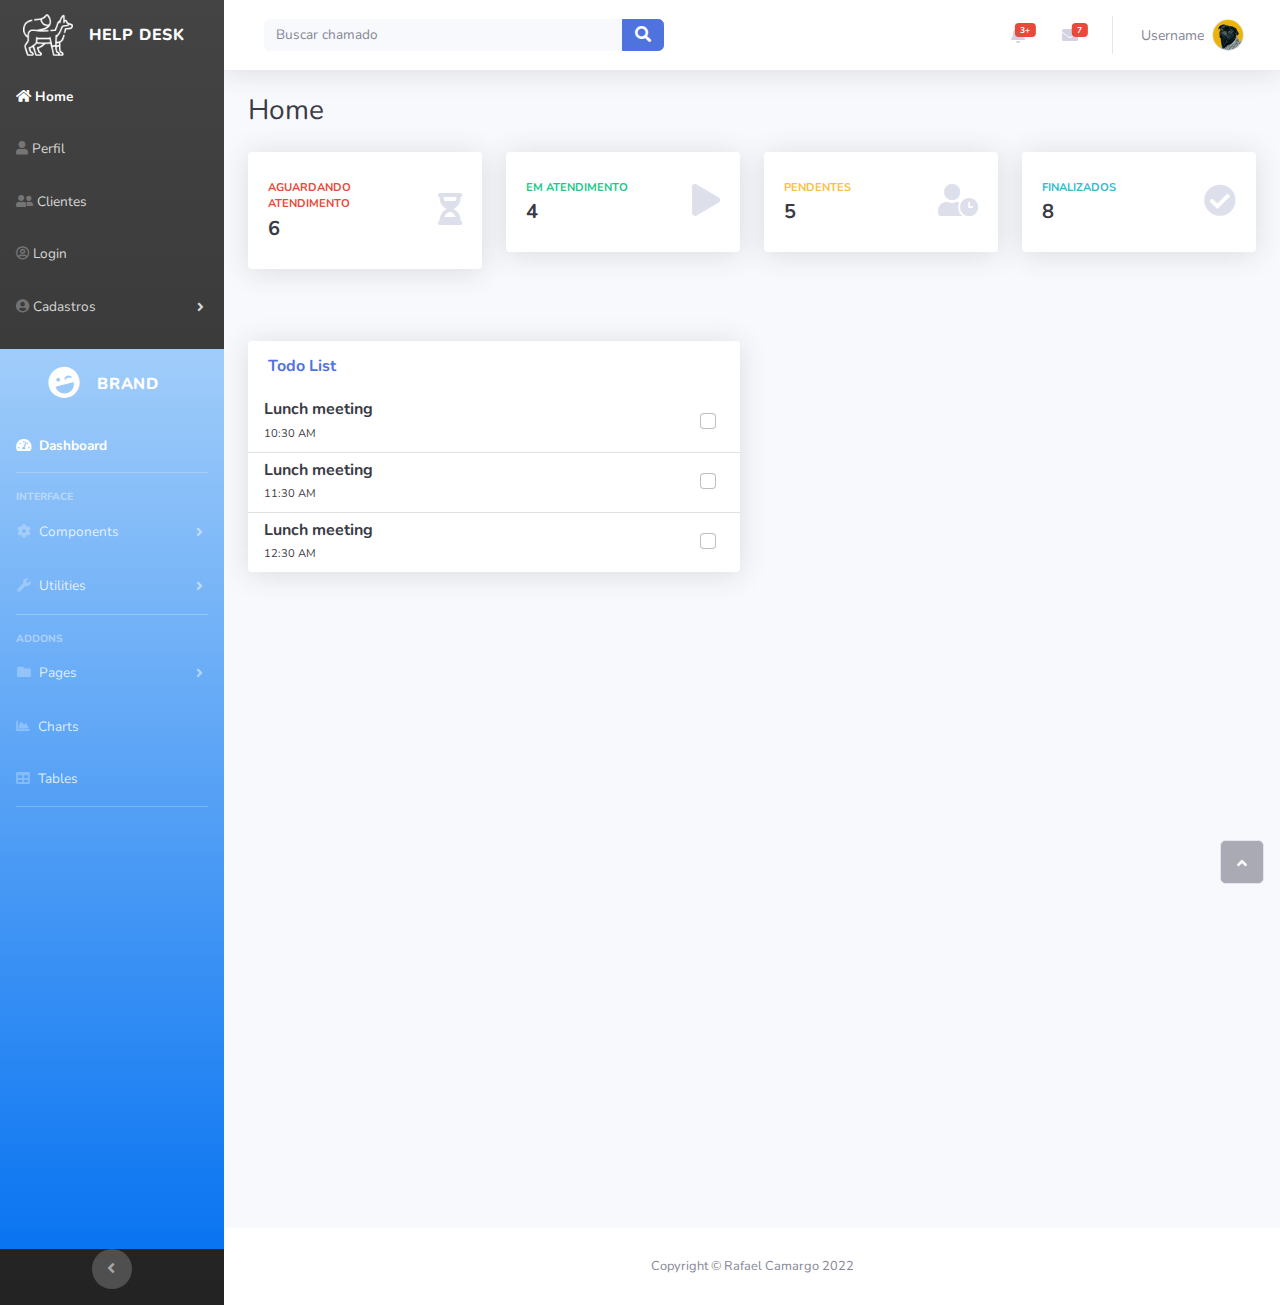
==== src/index.html @ db721e15 "upload template inicial" ====
<!DOCTYPE html>
<html lang="pt-br">

<head>
    <meta charset="utf-8">
    <meta name="viewport" content="width=device-width, initial-scale=1.0, shrink-to-fit=no">
    <title>Dashboard - Brand</title>
    <link rel="stylesheet" href="assets/bootstrap/css/bootstrap.min.css">
    <link rel="stylesheet" href="assets/css/Nunito.css">
    <link rel="stylesheet" href="assets/fonts/fontawesome-all.min.css">
    <link rel="stylesheet" href="assets/css/bg-gradient.css">
    <link rel="stylesheet" href="assets/css/Clients-UI.css">
</head>

<body id="page-top">
    <div id="wrapper">
        <nav class="navbar navbar-dark align-items-start sidebar sidebar-dark accordion bg-gradient p-0">
            <div class="container-fluid d-flex flex-column p-0"><a class="navbar-brand d-flex justify-content-center align-items-center sidebar-brand m-0" href="#">
                    <div class="sidebar-brand-icon"><img src="assets/img/logo/foxIcoB.png" style="width: 50px;"></div>
                    <div class="sidebar-brand-text mx-3"><span>help desk</span></div>
                </a>
                <hr class="sidebar-divider my-0">
                <ul class="navbar-nav text-light" id="accordionSidebar">
                    <li class="nav-item"><a class="nav-link active" href="index.html"><i class="fas fa-home"></i><span>Home</span></a></li>
                    <li class="nav-item"><a class="nav-link" href="profile.html"><i class="fas fa-user"></i><span>Perfil</span></a></li>
                    <li class="nav-item"><a class="nav-link" href="clientes.html"><i class="fas fa-user-friends"></i><span>Clientes</span></a></li>
                    <li class="nav-item"><a class="nav-link" href="login.html"><i class="far fa-user-circle"></i><span>Login</span></a></li>
                    <li class="nav-item"></li>
                    <li class="nav-item dropdown"><a class="dropdown-toggle nav-link" aria-expanded="false" data-bs-toggle="dropdown" href="#"><i class="fas fa-user-circle"></i><span>Cadastros</span></a>
                        <div class="dropdown-menu"><a class="dropdown-item" href="clientes.html"><i class="fas fa-user-friends"></i><span>&nbsp;Clientes</span></a><a class="dropdown-item" href="#"><i class="fas fa-user-cog"></i><span>&nbsp;Usuários</span></a><a class="dropdown-item" href="#"><i class="far fa-star"></i></a></div>
                    </li>
                </ul>
                <nav class="navbar navbar-dark align-items-start sidebar sidebar-dark accordion bg-gradient-primary p-0">
                    <div class="container-fluid d-flex flex-column p-0"><a class="navbar-brand d-flex justify-content-center align-items-center sidebar-brand m-0" href="#">
                            <div class="sidebar-brand-icon rotate-n-15"><i class="fas fa-laugh-wink"></i></div>
                            <div class="sidebar-brand-text mx-3"><span>BRAND</span></div>
                        </a>
                        <hr class="sidebar-divider my-0">
                        <ul class="navbar-nav text-light" id="accordionSidebar-1">
                            <li class="nav-item"><a class="nav-link active" href="index.html"><i class="fas fa-tachometer-alt"></i><span>&nbsp;Dashboard</span></a></li>
                            <hr class="sidebar-divider">
                            <div class="sidebar-heading">
                                <p class="mb-0">INTERFACE</p>
                            </div>
                            <li class="nav-item">
                                <div><a class="btn btn-link nav-link" data-bs-toggle="collapse" aria-expanded="false" aria-controls="collapse-1" href="#collapse-1" role="button"><i class="fas fa-cog"></i>&nbsp;<span>Components</span></a>
                                    <div class="collapse" id="collapse-1">
                                        <div class="bg-white border rounded py-2 collapse-inner">
                                            <h6 class="collapse-header">CUSTOM COMPONENTS:</h6><a class="collapse-item" href="buttons.html">Buttons</a><a class="collapse-item" href="cards.html">Cards</a>
                                        </div>
                                    </div>
                                </div>
                            </li>
                            <li class="nav-item">
                                <div><a class="btn btn-link nav-link" data-bs-toggle="collapse" aria-expanded="false" aria-controls="collapse-2" href="#collapse-2" role="button"><i class="fas fa-wrench"></i>&nbsp;<span>Utilities</span></a>
                                    <div class="collapse" id="collapse-2">
                                        <div class="bg-white border rounded py-2 collapse-inner">
                                            <h6 class="collapse-header">CUSTOM UTILITIES:</h6><a class="collapse-item" href="utilities-color.html">Colors</a><a class="collapse-item" href="utilities-border.html">Borders</a><a class="collapse-item" href="utilities-animation.html">Animations</a><a class="collapse-item" href="utilities-other.html">Other</a>
                                        </div>
                                    </div>
                                </div>
                            </li>
                            <hr class="sidebar-divider">
                            <div class="sidebar-heading">
                                <p class="mb-0">Addons</p>
                            </div>
                            <li class="nav-item">
                                <div><a class="btn btn-link nav-link" data-bs-toggle="collapse" aria-expanded="false" aria-controls="collapse-3" href="#collapse-3" role="button"><i class="fas fa-folder"></i>&nbsp;<span>Pages</span></a>
                                    <div class="collapse" id="collapse-3">
                                        <div class="bg-white border rounded py-2 collapse-inner">
                                            <h6 class="collapse-header">LOGIN SCREENS:</h6><a class="collapse-item" href="login.html">Login</a><a class="collapse-item" href="register.html">Register</a><a class="collapse-item" href="forgot-password.html">Forgot Password</a>
                                            <h6 class="collapse-header">OTHER PAGES:</h6><a class="collapse-item" href="404.html">404 Page</a><a class="collapse-item" href="blank.html">Blank Page</a>
                                        </div>
                                    </div>
                                </div>
                                <div id="collapsePages" class="collapse" aria-labelledby="headingTwo" aria-controls="collapsePages" data-bs-parent="#accordionSidebar">
                                    <div class="bg-white border rounded py-2 collapse-inner">
                                        <h6 class="collapse-header">LOGIN SCREENS:</h6><a class="collapse-item" href="#">Login</a><a class="collapse-item" href="#">Register</a><a class="collapse-item" href="#">Forgot Password</a>
                                        <h6 class="collapse-header">OTHER PAGES:</h6><a class="collapse-item" href="#">404 Page</a><a class="collapse-item" href="#">Blank Page</a>
                                    </div>
                                </div>
                            </li>
                            <li class="nav-item"><a class="nav-link" href="charts.html"><i class="fas fa-chart-area"></i><span>&nbsp;Charts</span></a></li>
                            <li class="nav-item"><a class="nav-link" href="tables.html"><i class="fas fa-table"></i><span>&nbsp;Tables</span></a></li>
                            <hr class="sidebar-divider">
                        </ul>
                        <div class="text-center d-none d-md-inline"><button class="btn rounded-circle border-0" id="sidebarToggle-1" type="button"></button></div>
                    </div>
                </nav>
                <div class="text-center d-none d-md-inline"><button class="btn rounded-circle border-0" id="sidebarToggle" type="button"></button></div>
            </div>
        </nav>
        <div class="d-flex flex-column" id="content-wrapper">
            <div id="content">
                <nav class="navbar navbar-light navbar-expand bg-white shadow mb-4 topbar static-top">
                    <div class="container-fluid"><button class="btn btn-link d-md-none rounded-circle me-3" id="sidebarToggleTop" type="button"><i class="fas fa-bars"></i></button>
                        <form class="d-none d-sm-inline-block me-auto ms-md-3 my-2 my-md-0 mw-100 navbar-search">
                            <div class="input-group"><input class="bg-light form-control border-0 small" type="text" placeholder="Buscar chamado"><button class="btn btn-primary py-0" type="button"><i class="fas fa-search"></i></button></div>
                        </form>
                        <ul class="navbar-nav flex-nowrap ms-auto">
                            <li class="nav-item dropdown d-sm-none no-arrow"><a class="dropdown-toggle nav-link" aria-expanded="false" data-bs-toggle="dropdown" href="#"><i class="fas fa-search"></i></a>
                                <div class="dropdown-menu dropdown-menu-end p-3 animated--grow-in" aria-labelledby="searchDropdown">
                                    <form class="me-auto navbar-search w-100">
                                        <div class="input-group"><input class="bg-light form-control border-0 small" type="text" placeholder="Search for ...">
                                            <div class="input-group-append"><button class="btn btn-primary py-0" type="button"><i class="fas fa-search"></i></button></div>
                                        </div>
                                    </form>
                                </div>
                            </li>
                            <li class="nav-item dropdown no-arrow mx-1">
                                <div class="nav-item dropdown no-arrow"><a class="dropdown-toggle nav-link" aria-expanded="false" data-bs-toggle="dropdown" href="#"><span class="badge bg-danger badge-counter">3+</span><i class="fas fa-bell fa-fw"></i></a>
                                    <div class="dropdown-menu dropdown-menu-end dropdown-list animated--grow-in">
                                        <h6 class="dropdown-header">alerts center</h6><a class="dropdown-item d-flex align-items-center" href="#">
                                            <div class="me-3">
                                                <div class="bg-primary icon-circle"><i class="fas fa-file-alt text-white"></i></div>
                                            </div>
                                            <div><span class="small text-gray-500">December 12, 2019</span>
                                                <p>A new monthly report is ready to download!</p>
                                            </div>
                                        </a><a class="dropdown-item d-flex align-items-center" href="#">
                                            <div class="me-3">
                                                <div class="bg-success icon-circle"><i class="fas fa-donate text-white"></i></div>
                                            </div>
                                            <div><span class="small text-gray-500">December 7, 2019</span>
                                                <p>$290.29 has been deposited into your account!</p>
                                            </div>
                                        </a><a class="dropdown-item d-flex align-items-center" href="#">
                                            <div class="me-3">
                                                <div class="bg-warning icon-circle"><i class="fas fa-exclamation-triangle text-white"></i></div>
                                            </div>
                                            <div><span class="small text-gray-500">December 2, 2019</span>
                                                <p>Spending Alert: We've noticed unusually high spending for your account.</p>
                                            </div>
                                        </a><a class="dropdown-item text-center small text-gray-500" href="#">Show All Alerts</a>
                                    </div>
                                </div>
                            </li>
                            <li class="nav-item dropdown no-arrow mx-1">
                                <div class="nav-item dropdown no-arrow"><a class="dropdown-toggle nav-link" aria-expanded="false" data-bs-toggle="dropdown" href="#"><span class="badge bg-danger badge-counter">7</span><i class="fas fa-envelope fa-fw"></i></a>
                                    <div class="dropdown-menu dropdown-menu-end dropdown-list animated--grow-in">
                                        <h6 class="dropdown-header">alerts center</h6><a class="dropdown-item d-flex align-items-center" href="#">
                                            <div class="dropdown-list-image me-3"><img class="rounded-circle" src="assets/img/avatars/avatar4.jpeg">
                                                <div class="bg-success status-indicator"></div>
                                            </div>
                                            <div class="fw-bold">
                                                <div class="text-truncate"><span>Hi there! I am wondering if you can help me with a problem I've been having.</span></div>
                                                <p class="small text-gray-500 mb-0">Emily Fowler - 58m</p>
                                            </div>
                                        </a><a class="dropdown-item d-flex align-items-center" href="#">
                                            <div class="dropdown-list-image me-3"><img class="rounded-circle" src="assets/img/avatars/avatar2.jpeg">
                                                <div class="status-indicator"></div>
                                            </div>
                                            <div class="fw-bold">
                                                <div class="text-truncate"><span>I have the photos that you ordered last month!</span></div>
                                                <p class="small text-gray-500 mb-0">Jae Chun - 1d</p>
                                            </div>
                                        </a><a class="dropdown-item d-flex align-items-center" href="#">
                                            <div class="dropdown-list-image me-3"><img class="rounded-circle" src="assets/img/avatars/avatar3.jpeg">
                                                <div class="bg-warning status-indicator"></div>
                                            </div>
                                            <div class="fw-bold">
                                                <div class="text-truncate"><span>Last month's report looks great, I am very happy with the progress so far, keep up the good work!</span></div>
                                                <p class="small text-gray-500 mb-0">Morgan Alvarez - 2d</p>
                                            </div>
                                        </a><a class="dropdown-item d-flex align-items-center" href="#">
                                            <div class="dropdown-list-image me-3"><img class="rounded-circle" src="assets/img/avatars/avatar5.jpeg">
                                                <div class="bg-success status-indicator"></div>
                                            </div>
                                            <div class="fw-bold">
                                                <div class="text-truncate"><span>Am I a good boy? The reason I ask is because someone told me that people say this to all dogs, even if they aren't good...</span></div>
                                                <p class="small text-gray-500 mb-0">Chicken the Dog · 2w</p>
                                            </div>
                                        </a><a class="dropdown-item text-center small text-gray-500" href="#">Show All Alerts</a>
                                    </div>
                                </div>
                                <div class="shadow dropdown-list dropdown-menu dropdown-menu-end" aria-labelledby="alertsDropdown"></div>
                            </li>
                            <div class="d-none d-sm-block topbar-divider"></div>
                            <li class="nav-item dropdown no-arrow">
                                <div class="nav-item dropdown no-arrow"><a class="dropdown-toggle nav-link" aria-expanded="false" data-bs-toggle="dropdown" href="#"><span class="d-none d-lg-inline me-2 text-gray-600 small">Username</span><img class="border rounded-circle img-profile" src="assets/img/avatars/avatar5.jpeg"></a>
                                    <div class="dropdown-menu shadow dropdown-menu-end animated--grow-in"><a class="dropdown-item" href="profile.html"><i class="fas fa-user fa-sm fa-fw me-2 text-gray-400"></i>&nbsp;Perfil</a><a class="dropdown-item" href="#"><i class="fas fa-cogs fa-sm fa-fw me-2 text-gray-400"></i>&nbsp;Configurações</a>
                                        <div class="dropdown-divider"></div><a class="dropdown-item" href="#"><i class="fas fa-sign-out-alt fa-sm fa-fw me-2 text-gray-400"></i>&nbsp;Logout</a>
                                    </div>
                                </div>
                            </li>
                        </ul>
                    </div>
                </nav>
                <div class="container-fluid">
                    <div class="d-sm-flex justify-content-between align-items-center mb-4">
                        <h3 class="text-dark mb-0">Home&nbsp;</h3>
                    </div>
                    <div class="row">
                        <div class="col-md-6 col-xl-3 mb-4">
                            <div class="card shadow border-start-primary py-2">
                                <div class="card-body">
                                    <div class="row align-items-center no-gutters">
                                        <div class="col me-2">
                                            <div class="text-uppercase text-danger fw-bold text-xs mb-1"><span>Aguardando Atendimento</span></div>
                                            <div class="text-dark fw-bold h5 mb-0"><span>6</span></div>
                                        </div>
                                        <div class="col-auto"><i class="fas fa-hourglass-half fa-2x text-gray-300"></i></div>
                                    </div>
                                </div>
                            </div>
                        </div>
                        <div class="col-md-6 col-xl-3 mb-4">
                            <div class="card shadow border-start-primary py-2">
                                <div class="card-body">
                                    <div class="row align-items-center no-gutters">
                                        <div class="col me-2">
                                            <div class="text-uppercase text-success fw-bold text-xs mb-1"><span>Em atendimento</span></div>
                                            <div class="text-dark fw-bold h5 mb-0"><span>4</span></div>
                                        </div>
                                        <div class="col-auto"><i class="fas fa-play fa-2x text-gray-300"></i></div>
                                    </div>
                                </div>
                            </div>
                        </div>
                        <div class="col-md-6 col-xl-3 mb-4">
                            <div class="card shadow border-start-primary py-2">
                                <div class="card-body">
                                    <div class="row align-items-center no-gutters">
                                        <div class="col me-2">
                                            <div class="text-uppercase text-warning fw-bold text-xs mb-1"><span>Pendentes</span></div>
                                            <div class="row g-0 align-items-center">
                                                <div class="col-auto">
                                                    <div class="text-dark fw-bold h5 mb-0"><span>5</span></div>
                                                </div>
                                            </div>
                                        </div>
                                        <div class="col-auto"><i class="fas fa-user-clock fa-2x text-gray-300"></i></div>
                                    </div>
                                </div>
                            </div>
                        </div>
                        <div class="col-md-6 col-xl-3 mb-4">
                            <div class="card shadow border-start-primary py-2">
                                <div class="card-body">
                                    <div class="row align-items-center no-gutters">
                                        <div class="col me-2">
                                            <div class="text-uppercase text-warning fw-bold text-xs mb-1"><span class="text-info">finalizados</span></div>
                                            <div class="text-dark fw-bold h5 mb-0"><span>8</span></div>
                                        </div>
                                        <div class="col-auto"><i class="fas fa-check-circle fa-2x text-gray-300"></i></div>
                                    </div>
                                </div>
                            </div>
                        </div>
                    </div>
                    <div class="row">
                        <div class="col-lg-6 mb-4">
                            <div class="card shadow mb-4"></div>
                            <div class="card shadow mb-4">
                                <div class="card-header py-3">
                                    <h6 class="text-primary fw-bold m-0">Todo List</h6>
                                </div>
                                <ul class="list-group list-group-flush">
                                    <li class="list-group-item">
                                        <div class="row align-items-center no-gutters">
                                            <div class="col me-2">
                                                <h6 class="mb-0"><strong>Lunch meeting</strong></h6><span class="text-xs">10:30 AM</span>
                                            </div>
                                            <div class="col-auto">
                                                <div class="form-check"><input class="form-check-input" type="checkbox" id="formCheck-1"><label class="form-check-label" for="formCheck-1"></label></div>
                                            </div>
                                        </div>
                                    </li>
                                    <li class="list-group-item">
                                        <div class="row align-items-center no-gutters">
                                            <div class="col me-2">
                                                <h6 class="mb-0"><strong>Lunch meeting</strong></h6><span class="text-xs">11:30 AM</span>
                                            </div>
                                            <div class="col-auto">
                                                <div class="form-check"><input class="form-check-input" type="checkbox" id="formCheck-2"><label class="form-check-label" for="formCheck-2"></label></div>
                                            </div>
                                        </div>
                                    </li>
                                    <li class="list-group-item">
                                        <div class="row align-items-center no-gutters">
                                            <div class="col me-2">
                                                <h6 class="mb-0"><strong>Lunch meeting</strong></h6><span class="text-xs">12:30 AM</span>
                                            </div>
                                            <div class="col-auto">
                                                <div class="form-check"><input class="form-check-input" type="checkbox" id="formCheck-3"><label class="form-check-label" for="formCheck-3"></label></div>
                                            </div>
                                        </div>
                                    </li>
                                </ul>
                            </div>
                        </div>
                        <div class="col">
                            <div class="row">
                                <div class="col"></div>
                            </div>
                        </div>
                    </div>
                </div>
            </div>
            <footer class="bg-white sticky-footer">
                <div class="container my-auto">
                    <div class="text-center my-auto copyright"><span>Copyright © Rafael Camargo 2022</span></div>
                </div>
            </footer>
        </div><a class="border rounded d-inline scroll-to-top" href="#page-top"><i class="fas fa-angle-up"></i></a>
    </div>
    <script src="assets/bootstrap/js/bootstrap.min.js"></script>
    <script src="assets/js/bs-init.js"></script>
    <script src="assets/js/theme.js"></script>
</body>

</html>
---- src/assets/css/Nunito.css ----
@font-face {
	font-family: 'Nunito';
	src: url(../../assets/fonts//s/nunito/v24/XRXX3I6Li01BKofIMNaORs71cA.woff2) format('woff2');
	font-weight: 200;
	font-style: italic;
	font-display: swap;
	unicode-range: U+0460-052F, U+1C80-1C88, U+20B4, U+2DE0-2DFF, U+A640-A69F, U+FE2E-FE2F;
}

@font-face {
	font-family: 'Nunito';
	src: url(../../assets/fonts//s/nunito/v24/XRXX3I6Li01BKofIMNaHRs71cA.woff2) format('woff2');
	font-weight: 200;
	font-style: italic;
	font-display: swap;
	unicode-range: U+0301, U+0400-045F, U+0490-0491, U+04B0-04B1, U+2116;
}

@font-face {
	font-family: 'Nunito';
	src: url(../../assets/fonts//s/nunito/v24/XRXX3I6Li01BKofIMNaMRs71cA.woff2) format('woff2');
	font-weight: 200;
	font-style: italic;
	font-display: swap;
	unicode-range: U+0102-0103, U+0110-0111, U+0128-0129, U+0168-0169, U+01A0-01A1, U+01AF-01B0, U+1EA0-1EF9, U+20AB;
}

@font-face {
	font-family: 'Nunito';
	src: url(../../assets/fonts//s/nunito/v24/XRXX3I6Li01BKofIMNaNRs71cA.woff2) format('woff2');
	font-weight: 200;
	font-style: italic;
	font-display: swap;
	unicode-range: U+0100-024F, U+0259, U+1E00-1EFF, U+2020, U+20A0-20AB, U+20AD-20CF, U+2113, U+2C60-2C7F, U+A720-A7FF;
}

@font-face {
	font-family: 'Nunito';
	src: url(../../assets/fonts//s/nunito/v24/XRXX3I6Li01BKofIMNaDRs4.woff2) format('woff2');
	font-weight: 200;
	font-style: italic;
	font-display: swap;
	unicode-range: U+0000-00FF, U+0131, U+0152-0153, U+02BB-02BC, U+02C6, U+02DA, U+02DC, U+2000-206F, U+2074, U+20AC, U+2122, U+2191, U+2193, U+2212, U+2215, U+FEFF, U+FFFD;
}

@font-face {
	font-family: 'Nunito';
	src: url(../../assets/fonts//s/nunito/v24/XRXX3I6Li01BKofIMNaORs71cA.woff2) format('woff2');
	font-weight: 300;
	font-style: italic;
	font-display: swap;
	unicode-range: U+0460-052F, U+1C80-1C88, U+20B4, U+2DE0-2DFF, U+A640-A69F, U+FE2E-FE2F;
}

@font-face {
	font-family: 'Nunito';
	src: url(../../assets/fonts//s/nunito/v24/XRXX3I6Li01BKofIMNaHRs71cA.woff2) format('woff2');
	font-weight: 300;
	font-style: italic;
	font-display: swap;
	unicode-range: U+0301, U+0400-045F, U+0490-0491, U+04B0-04B1, U+2116;
}

@font-face {
	font-family: 'Nunito';
	src: url(../../assets/fonts//s/nunito/v24/XRXX3I6Li01BKofIMNaMRs71cA.woff2) format('woff2');
	font-weight: 300;
	font-style: italic;
	font-display: swap;
	unicode-range: U+0102-0103, U+0110-0111, U+0128-0129, U+0168-0169, U+01A0-01A1, U+01AF-01B0, U+1EA0-1EF9, U+20AB;
}

@font-face {
	font-family: 'Nunito';
	src: url(../../assets/fonts//s/nunito/v24/XRXX3I6Li01BKofIMNaNRs71cA.woff2) format('woff2');
	font-weight: 300;
	font-style: italic;
	font-display: swap;
	unicode-range: U+0100-024F, U+0259, U+1E00-1EFF, U+2020, U+20A0-20AB, U+20AD-20CF, U+2113, U+2C60-2C7F, U+A720-A7FF;
}

@font-face {
	font-family: 'Nunito';
	src: url(../../assets/fonts//s/nunito/v24/XRXX3I6Li01BKofIMNaDRs4.woff2) format('woff2');
	font-weight: 300;
	font-style: italic;
	font-display: swap;
	unicode-range: U+0000-00FF, U+0131, U+0152-0153, U+02BB-02BC, U+02C6, U+02DA, U+02DC, U+2000-206F, U+2074, U+20AC, U+2122, U+2191, U+2193, U+2212, U+2215, U+FEFF, U+FFFD;
}

@font-face {
	font-family: 'Nunito';
	src: url(../../assets/fonts//s/nunito/v24/XRXX3I6Li01BKofIMNaORs71cA.woff2) format('woff2');
	font-weight: 400;
	font-style: italic;
	font-display: swap;
	unicode-range: U+0460-052F, U+1C80-1C88, U+20B4, U+2DE0-2DFF, U+A640-A69F, U+FE2E-FE2F;
}

@font-face {
	font-family: 'Nunito';
	src: url(../../assets/fonts//s/nunito/v24/XRXX3I6Li01BKofIMNaHRs71cA.woff2) format('woff2');
	font-weight: 400;
	font-style: italic;
	font-display: swap;
	unicode-range: U+0301, U+0400-045F, U+0490-0491, U+04B0-04B1, U+2116;
}

@font-face {
	font-family: 'Nunito';
	src: url(../../assets/fonts//s/nunito/v24/XRXX3I6Li01BKofIMNaMRs71cA.woff2) format('woff2');
	font-weight: 400;
	font-style: italic;
	font-display: swap;
	unicode-range: U+0102-0103, U+0110-0111, U+0128-0129, U+0168-0169, U+01A0-01A1, U+01AF-01B0, U+1EA0-1EF9, U+20AB;
}

@font-face {
	font-family: 'Nunito';
	src: url(../../assets/fonts//s/nunito/v24/XRXX3I6Li01BKofIMNaNRs71cA.woff2) format('woff2');
	font-weight: 400;
	font-style: italic;
	font-display: swap;
	unicode-range: U+0100-024F, U+0259, U+1E00-1EFF, U+2020, U+20A0-20AB, U+20AD-20CF, U+2113, U+2C60-2C7F, U+A720-A7FF;
}

@font-face {
	font-family: 'Nunito';
	src: url(../../assets/fonts//s/nunito/v24/XRXX3I6Li01BKofIMNaDRs4.woff2) format('woff2');
	font-weight: 400;
	font-style: italic;
	font-display: swap;
	unicode-range: U+0000-00FF, U+0131, U+0152-0153, U+02BB-02BC, U+02C6, U+02DA, U+02DC, U+2000-206F, U+2074, U+20AC, U+2122, U+2191, U+2193, U+2212, U+2215, U+FEFF, U+FFFD;
}

@font-face {
	font-family: 'Nunito';
	src: url(../../assets/fonts//s/nunito/v24/XRXX3I6Li01BKofIMNaORs71cA.woff2) format('woff2');
	font-weight: 600;
	font-style: italic;
	font-display: swap;
	unicode-range: U+0460-052F, U+1C80-1C88, U+20B4, U+2DE0-2DFF, U+A640-A69F, U+FE2E-FE2F;
}

@font-face {
	font-family: 'Nunito';
	src: url(../../assets/fonts//s/nunito/v24/XRXX3I6Li01BKofIMNaHRs71cA.woff2) format('woff2');
	font-weight: 600;
	font-style: italic;
	font-display: swap;
	unicode-range: U+0301, U+0400-045F, U+0490-0491, U+04B0-04B1, U+2116;
}

@font-face {
	font-family: 'Nunito';
	src: url(../../assets/fonts//s/nunito/v24/XRXX3I6Li01BKofIMNaMRs71cA.woff2) format('woff2');
	font-weight: 600;
	font-style: italic;
	font-display: swap;
	unicode-range: U+0102-0103, U+0110-0111, U+0128-0129, U+0168-0169, U+01A0-01A1, U+01AF-01B0, U+1EA0-1EF9, U+20AB;
}

@font-face {
	font-family: 'Nunito';
	src: url(../../assets/fonts//s/nunito/v24/XRXX3I6Li01BKofIMNaNRs71cA.woff2) format('woff2');
	font-weight: 600;
	font-style: italic;
	font-display: swap;
	unicode-range: U+0100-024F, U+0259, U+1E00-1EFF, U+2020, U+20A0-20AB, U+20AD-20CF, U+2113, U+2C60-2C7F, U+A720-A7FF;
}

@font-face {
	font-family: 'Nunito';
	src: url(../../assets/fonts//s/nunito/v24/XRXX3I6Li01BKofIMNaDRs4.woff2) format('woff2');
	font-weight: 600;
	font-style: italic;
	font-display: swap;
	unicode-range: U+0000-00FF, U+0131, U+0152-0153, U+02BB-02BC, U+02C6, U+02DA, U+02DC, U+2000-206F, U+2074, U+20AC, U+2122, U+2191, U+2193, U+2212, U+2215, U+FEFF, U+FFFD;
}

@font-face {
	font-family: 'Nunito';
	src: url(../../assets/fonts//s/nunito/v24/XRXX3I6Li01BKofIMNaORs71cA.woff2) format('woff2');
	font-weight: 700;
	font-style: italic;
	font-display: swap;
	unicode-range: U+0460-052F, U+1C80-1C88, U+20B4, U+2DE0-2DFF, U+A640-A69F, U+FE2E-FE2F;
}

@font-face {
	font-family: 'Nunito';
	src: url(../../assets/fonts//s/nunito/v24/XRXX3I6Li01BKofIMNaHRs71cA.woff2) format('woff2');
	font-weight: 700;
	font-style: italic;
	font-display: swap;
	unicode-range: U+0301, U+0400-045F, U+0490-0491, U+04B0-04B1, U+2116;
}

@font-face {
	font-family: 'Nunito';
	src: url(../../assets/fonts//s/nunito/v24/XRXX3I6Li01BKofIMNaMRs71cA.woff2) format('woff2');
	font-weight: 700;
	font-style: italic;
	font-display: swap;
	unicode-range: U+0102-0103, U+0110-0111, U+0128-0129, U+0168-0169, U+01A0-01A1, U+01AF-01B0, U+1EA0-1EF9, U+20AB;
}

@font-face {
	font-family: 'Nunito';
	src: url(../../assets/fonts//s/nunito/v24/XRXX3I6Li01BKofIMNaNRs71cA.woff2) format('woff2');
	font-weight: 700;
	font-style: italic;
	font-display: swap;
	unicode-range: U+0100-024F, U+0259, U+1E00-1EFF, U+2020, U+20A0-20AB, U+20AD-20CF, U+2113, U+2C60-2C7F, U+A720-A7FF;
}

@font-face {
	font-family: 'Nunito';
	src: url(../../assets/fonts//s/nunito/v24/XRXX3I6Li01BKofIMNaDRs4.woff2) format('woff2');
	font-weight: 700;
	font-style: italic;
	font-display: swap;
	unicode-range: U+0000-00FF, U+0131, U+0152-0153, U+02BB-02BC, U+02C6, U+02DA, U+02DC, U+2000-206F, U+2074, U+20AC, U+2122, U+2191, U+2193, U+2212, U+2215, U+FEFF, U+FFFD;
}

@font-face {
	font-family: 'Nunito';
	src: url(../../assets/fonts//s/nunito/v24/XRXX3I6Li01BKofIMNaORs71cA.woff2) format('woff2');
	font-weight: 800;
	font-style: italic;
	font-display: swap;
	unicode-range: U+0460-052F, U+1C80-1C88, U+20B4, U+2DE0-2DFF, U+A640-A69F, U+FE2E-FE2F;
}

@font-face {
	font-family: 'Nunito';
	src: url(../../assets/fonts//s/nunito/v24/XRXX3I6Li01BKofIMNaHRs71cA.woff2) format('woff2');
	font-weight: 800;
	font-style: italic;
	font-display: swap;
	unicode-range: U+0301, U+0400-045F, U+0490-0491, U+04B0-04B1, U+2116;
}

@font-face {
	font-family: 'Nunito';
	src: url(../../assets/fonts//s/nunito/v24/XRXX3I6Li01BKofIMNaMRs71cA.woff2) format('woff2');
	font-weight: 800;
	font-style: italic;
	font-display: swap;
	unicode-range: U+0102-0103, U+0110-0111, U+0128-0129, U+0168-0169, U+01A0-01A1, U+01AF-01B0, U+1EA0-1EF9, U+20AB;
}

@font-face {
	font-family: 'Nunito';
	src: url(../../assets/fonts//s/nunito/v24/XRXX3I6Li01BKofIMNaNRs71cA.woff2) format('woff2');
	font-weight: 800;
	font-style: italic;
	font-display: swap;
	unicode-range: U+0100-024F, U+0259, U+1E00-1EFF, U+2020, U+20A0-20AB, U+20AD-20CF, U+2113, U+2C60-2C7F, U+A720-A7FF;
}

@font-face {
	font-family: 'Nunito';
	src: url(../../assets/fonts//s/nunito/v24/XRXX3I6Li01BKofIMNaDRs4.woff2) format('woff2');
	font-weight: 800;
	font-style: italic;
	font-display: swap;
	unicode-range: U+0000-00FF, U+0131, U+0152-0153, U+02BB-02BC, U+02C6, U+02DA, U+02DC, U+2000-206F, U+2074, U+20AC, U+2122, U+2191, U+2193, U+2212, U+2215, U+FEFF, U+FFFD;
}

@font-face {
	font-family: 'Nunito';
	src: url(../../assets/fonts//s/nunito/v24/XRXX3I6Li01BKofIMNaORs71cA.woff2) format('woff2');
	font-weight: 900;
	font-style: italic;
	font-display: swap;
	unicode-range: U+0460-052F, U+1C80-1C88, U+20B4, U+2DE0-2DFF, U+A640-A69F, U+FE2E-FE2F;
}

@font-face {
	font-family: 'Nunito';
	src: url(../../assets/fonts//s/nunito/v24/XRXX3I6Li01BKofIMNaHRs71cA.woff2) format('woff2');
	font-weight: 900;
	font-style: italic;
	font-display: swap;
	unicode-range: U+0301, U+0400-045F, U+0490-0491, U+04B0-04B1, U+2116;
}

@font-face {
	font-family: 'Nunito';
	src: url(../../assets/fonts//s/nunito/v24/XRXX3I6Li01BKofIMNaMRs71cA.woff2) format('woff2');
	font-weight: 900;
	font-style: italic;
	font-display: swap;
	unicode-range: U+0102-0103, U+0110-0111, U+0128-0129, U+0168-0169, U+01A0-01A1, U+01AF-01B0, U+1EA0-1EF9, U+20AB;
}

@font-face {
	font-family: 'Nunito';
	src: url(../../assets/fonts//s/nunito/v24/XRXX3I6Li01BKofIMNaNRs71cA.woff2) format('woff2');
	font-weight: 900;
	font-style: italic;
	font-display: swap;
	unicode-range: U+0100-024F, U+0259, U+1E00-1EFF, U+2020, U+20A0-20AB, U+20AD-20CF, U+2113, U+2C60-2C7F, U+A720-A7FF;
}

@font-face {
	font-family: 'Nunito';
	src: url(../../assets/fonts//s/nunito/v24/XRXX3I6Li01BKofIMNaDRs4.woff2) format('woff2');
	font-weight: 900;
	font-style: italic;
	font-display: swap;
	unicode-range: U+0000-00FF, U+0131, U+0152-0153, U+02BB-02BC, U+02C6, U+02DA, U+02DC, U+2000-206F, U+2074, U+20AC, U+2122, U+2191, U+2193, U+2212, U+2215, U+FEFF, U+FFFD;
}

@font-face {
	font-family: 'Nunito';
	src: url(../../assets/fonts//s/nunito/v24/XRXV3I6Li01BKofIOOaBXso.woff2) format('woff2');
	font-weight: 200;
	font-style: normal;
	font-display: swap;
	unicode-range: U+0460-052F, U+1C80-1C88, U+20B4, U+2DE0-2DFF, U+A640-A69F, U+FE2E-FE2F;
}

@font-face {
	font-family: 'Nunito';
	src: url(../../assets/fonts//s/nunito/v24/XRXV3I6Li01BKofIMeaBXso.woff2) format('woff2');
	font-weight: 200;
	font-style: normal;
	font-display: swap;
	unicode-range: U+0301, U+0400-045F, U+0490-0491, U+04B0-04B1, U+2116;
}

@font-face {
	font-family: 'Nunito';
	src: url(../../assets/fonts//s/nunito/v24/XRXV3I6Li01BKofIOuaBXso.woff2) format('woff2');
	font-weight: 200;
	font-style: normal;
	font-display: swap;
	unicode-range: U+0102-0103, U+0110-0111, U+0128-0129, U+0168-0169, U+01A0-01A1, U+01AF-01B0, U+1EA0-1EF9, U+20AB;
}

@font-face {
	font-family: 'Nunito';
	src: url(../../assets/fonts//s/nunito/v24/XRXV3I6Li01BKofIO-aBXso.woff2) format('woff2');
	font-weight: 200;
	font-style: normal;
	font-display: swap;
	unicode-range: U+0100-024F, U+0259, U+1E00-1EFF, U+2020, U+20A0-20AB, U+20AD-20CF, U+2113, U+2C60-2C7F, U+A720-A7FF;
}

@font-face {
	font-family: 'Nunito';
	src: url(../../assets/fonts//s/nunito/v24/XRXV3I6Li01BKofINeaB.woff2) format('woff2');
	font-weight: 200;
	font-style: normal;
	font-display: swap;
	unicode-range: U+0000-00FF, U+0131, U+0152-0153, U+02BB-02BC, U+02C6, U+02DA, U+02DC, U+2000-206F, U+2074, U+20AC, U+2122, U+2191, U+2193, U+2212, U+2215, U+FEFF, U+FFFD;
}

@font-face {
	font-family: 'Nunito';
	src: url(../../assets/fonts//s/nunito/v24/XRXV3I6Li01BKofIOOaBXso.woff2) format('woff2');
	font-weight: 300;
	font-style: normal;
	font-display: swap;
	unicode-range: U+0460-052F, U+1C80-1C88, U+20B4, U+2DE0-2DFF, U+A640-A69F, U+FE2E-FE2F;
}

@font-face {
	font-family: 'Nunito';
	src: url(../../assets/fonts//s/nunito/v24/XRXV3I6Li01BKofIMeaBXso.woff2) format('woff2');
	font-weight: 300;
	font-style: normal;
	font-display: swap;
	unicode-range: U+0301, U+0400-045F, U+0490-0491, U+04B0-04B1, U+2116;
}

@font-face {
	font-family: 'Nunito';
	src: url(../../assets/fonts//s/nunito/v24/XRXV3I6Li01BKofIOuaBXso.woff2) format('woff2');
	font-weight: 300;
	font-style: normal;
	font-display: swap;
	unicode-range: U+0102-0103, U+0110-0111, U+0128-0129, U+0168-0169, U+01A0-01A1, U+01AF-01B0, U+1EA0-1EF9, U+20AB;
}

@font-face {
	font-family: 'Nunito';
	src: url(../../assets/fonts//s/nunito/v24/XRXV3I6Li01BKofIO-aBXso.woff2) format('woff2');
	font-weight: 300;
	font-style: normal;
	font-display: swap;
	unicode-range: U+0100-024F, U+0259, U+1E00-1EFF, U+2020, U+20A0-20AB, U+20AD-20CF, U+2113, U+2C60-2C7F, U+A720-A7FF;
}

@font-face {
	font-family: 'Nunito';
	src: url(../../assets/fonts//s/nunito/v24/XRXV3I6Li01BKofINeaB.woff2) format('woff2');
	font-weight: 300;
	font-style: normal;
	font-display: swap;
	unicode-range: U+0000-00FF, U+0131, U+0152-0153, U+02BB-02BC, U+02C6, U+02DA, U+02DC, U+2000-206F, U+2074, U+20AC, U+2122, U+2191, U+2193, U+2212, U+2215, U+FEFF, U+FFFD;
}

@font-face {
	font-family: 'Nunito';
	src: url(../../assets/fonts//s/nunito/v24/XRXV3I6Li01BKofIOOaBXso.woff2) format('woff2');
	font-weight: 400;
	font-style: normal;
	font-display: swap;
	unicode-range: U+0460-052F, U+1C80-1C88, U+20B4, U+2DE0-2DFF, U+A640-A69F, U+FE2E-FE2F;
}

@font-face {
	font-family: 'Nunito';
	src: url(../../assets/fonts//s/nunito/v24/XRXV3I6Li01BKofIMeaBXso.woff2) format('woff2');
	font-weight: 400;
	font-style: normal;
	font-display: swap;
	unicode-range: U+0301, U+0400-045F, U+0490-0491, U+04B0-04B1, U+2116;
}

@font-face {
	font-family: 'Nunito';
	src: url(../../assets/fonts//s/nunito/v24/XRXV3I6Li01BKofIOuaBXso.woff2) format('woff2');
	font-weight: 400;
	font-style: normal;
	font-display: swap;
	unicode-range: U+0102-0103, U+0110-0111, U+0128-0129, U+0168-0169, U+01A0-01A1, U+01AF-01B0, U+1EA0-1EF9, U+20AB;
}

@font-face {
	font-family: 'Nunito';
	src: url(../../assets/fonts//s/nunito/v24/XRXV3I6Li01BKofIO-aBXso.woff2) format('woff2');
	font-weight: 400;
	font-style: normal;
	font-display: swap;
	unicode-range: U+0100-024F, U+0259, U+1E00-1EFF, U+2020, U+20A0-20AB, U+20AD-20CF, U+2113, U+2C60-2C7F, U+A720-A7FF;
}

@font-face {
	font-family: 'Nunito';
	src: url(../../assets/fonts//s/nunito/v24/XRXV3I6Li01BKofINeaB.woff2) format('woff2');
	font-weight: 400;
	font-style: normal;
	font-display: swap;
	unicode-range: U+0000-00FF, U+0131, U+0152-0153, U+02BB-02BC, U+02C6, U+02DA, U+02DC, U+2000-206F, U+2074, U+20AC, U+2122, U+2191, U+2193, U+2212, U+2215, U+FEFF, U+FFFD;
}

@font-face {
	font-family: 'Nunito';
	src: url(../../assets/fonts//s/nunito/v24/XRXV3I6Li01BKofIOOaBXso.woff2) format('woff2');
	font-weight: 600;
	font-style: normal;
	font-display: swap;
	unicode-range: U+0460-052F, U+1C80-1C88, U+20B4, U+2DE0-2DFF, U+A640-A69F, U+FE2E-FE2F;
}

@font-face {
	font-family: 'Nunito';
	src: url(../../assets/fonts//s/nunito/v24/XRXV3I6Li01BKofIMeaBXso.woff2) format('woff2');
	font-weight: 600;
	font-style: normal;
	font-display: swap;
	unicode-range: U+0301, U+0400-045F, U+0490-0491, U+04B0-04B1, U+2116;
}

@font-face {
	font-family: 'Nunito';
	src: url(../../assets/fonts//s/nunito/v24/XRXV3I6Li01BKofIOuaBXso.woff2) format('woff2');
	font-weight: 600;
	font-style: normal;
	font-display: swap;
	unicode-range: U+0102-0103, U+0110-0111, U+0128-0129, U+0168-0169, U+01A0-01A1, U+01AF-01B0, U+1EA0-1EF9, U+20AB;
}

@font-face {
	font-family: 'Nunito';
	src: url(../../assets/fonts//s/nunito/v24/XRXV3I6Li01BKofIO-aBXso.woff2) format('woff2');
	font-weight: 600;
	font-style: normal;
	font-display: swap;
	unicode-range: U+0100-024F, U+0259, U+1E00-1EFF, U+2020, U+20A0-20AB, U+20AD-20CF, U+2113, U+2C60-2C7F, U+A720-A7FF;
}

@font-face {
	font-family: 'Nunito';
	src: url(../../assets/fonts//s/nunito/v24/XRXV3I6Li01BKofINeaB.woff2) format('woff2');
	font-weight: 600;
	font-style: normal;
	font-display: swap;
	unicode-range: U+0000-00FF, U+0131, U+0152-0153, U+02BB-02BC, U+02C6, U+02DA, U+02DC, U+2000-206F, U+2074, U+20AC, U+2122, U+2191, U+2193, U+2212, U+2215, U+FEFF, U+FFFD;
}

@font-face {
	font-family: 'Nunito';
	src: url(../../assets/fonts//s/nunito/v24/XRXV3I6Li01BKofIOOaBXso.woff2) format('woff2');
	font-weight: 700;
	font-style: normal;
	font-display: swap;
	unicode-range: U+0460-052F, U+1C80-1C88, U+20B4, U+2DE0-2DFF, U+A640-A69F, U+FE2E-FE2F;
}

@font-face {
	font-family: 'Nunito';
	src: url(../../assets/fonts//s/nunito/v24/XRXV3I6Li01BKofIMeaBXso.woff2) format('woff2');
	font-weight: 700;
	font-style: normal;
	font-display: swap;
	unicode-range: U+0301, U+0400-045F, U+0490-0491, U+04B0-04B1, U+2116;
}

@font-face {
	font-family: 'Nunito';
	src: url(../../assets/fonts//s/nunito/v24/XRXV3I6Li01BKofIOuaBXso.woff2) format('woff2');
	font-weight: 700;
	font-style: normal;
	font-display: swap;
	unicode-range: U+0102-0103, U+0110-0111, U+0128-0129, U+0168-0169, U+01A0-01A1, U+01AF-01B0, U+1EA0-1EF9, U+20AB;
}

@font-face {
	font-family: 'Nunito';
	src: url(../../assets/fonts//s/nunito/v24/XRXV3I6Li01BKofIO-aBXso.woff2) format('woff2');
	font-weight: 700;
	font-style: normal;
	font-display: swap;
	unicode-range: U+0100-024F, U+0259, U+1E00-1EFF, U+2020, U+20A0-20AB, U+20AD-20CF, U+2113, U+2C60-2C7F, U+A720-A7FF;
}

@font-face {
	font-family: 'Nunito';
	src: url(../../assets/fonts//s/nunito/v24/XRXV3I6Li01BKofINeaB.woff2) format('woff2');
	font-weight: 700;
	font-style: normal;
	font-display: swap;
	unicode-range: U+0000-00FF, U+0131, U+0152-0153, U+02BB-02BC, U+02C6, U+02DA, U+02DC, U+2000-206F, U+2074, U+20AC, U+2122, U+2191, U+2193, U+2212, U+2215, U+FEFF, U+FFFD;
}

@font-face {
	font-family: 'Nunito';
	src: url(../../assets/fonts//s/nunito/v24/XRXV3I6Li01BKofIOOaBXso.woff2) format('woff2');
	font-weight: 800;
	font-style: normal;
	font-display: swap;
	unicode-range: U+0460-052F, U+1C80-1C88, U+20B4, U+2DE0-2DFF, U+A640-A69F, U+FE2E-FE2F;
}

@font-face {
	font-family: 'Nunito';
	src: url(../../assets/fonts//s/nunito/v24/XRXV3I6Li01BKofIMeaBXso.woff2) format('woff2');
	font-weight: 800;
	font-style: normal;
	font-display: swap;
	unicode-range: U+0301, U+0400-045F, U+0490-0491, U+04B0-04B1, U+2116;
}

@font-face {
	font-family: 'Nunito';
	src: url(../../assets/fonts//s/nunito/v24/XRXV3I6Li01BKofIOuaBXso.woff2) format('woff2');
	font-weight: 800;
	font-style: normal;
	font-display: swap;
	unicode-range: U+0102-0103, U+0110-0111, U+0128-0129, U+0168-0169, U+01A0-01A1, U+01AF-01B0, U+1EA0-1EF9, U+20AB;
}

@font-face {
	font-family: 'Nunito';
	src: url(../../assets/fonts//s/nunito/v24/XRXV3I6Li01BKofIO-aBXso.woff2) format('woff2');
	font-weight: 800;
	font-style: normal;
	font-display: swap;
	unicode-range: U+0100-024F, U+0259, U+1E00-1EFF, U+2020, U+20A0-20AB, U+20AD-20CF, U+2113, U+2C60-2C7F, U+A720-A7FF;
}

@font-face {
	font-family: 'Nunito';
	src: url(../../assets/fonts//s/nunito/v24/XRXV3I6Li01BKofINeaB.woff2) format('woff2');
	font-weight: 800;
	font-style: normal;
	font-display: swap;
	unicode-range: U+0000-00FF, U+0131, U+0152-0153, U+02BB-02BC, U+02C6, U+02DA, U+02DC, U+2000-206F, U+2074, U+20AC, U+2122, U+2191, U+2193, U+2212, U+2215, U+FEFF, U+FFFD;
}

@font-face {
	font-family: 'Nunito';
	src: url(../../assets/fonts//s/nunito/v24/XRXV3I6Li01BKofIOOaBXso.woff2) format('woff2');
	font-weight: 900;
	font-style: normal;
	font-display: swap;
	unicode-range: U+0460-052F, U+1C80-1C88, U+20B4, U+2DE0-2DFF, U+A640-A69F, U+FE2E-FE2F;
}

@font-face {
	font-family: 'Nunito';
	src: url(../../assets/fonts//s/nunito/v24/XRXV3I6Li01BKofIMeaBXso.woff2) format('woff2');
	font-weight: 900;
	font-style: normal;
	font-display: swap;
	unicode-range: U+0301, U+0400-045F, U+0490-0491, U+04B0-04B1, U+2116;
}

@font-face {
	font-family: 'Nunito';
	src: url(../../assets/fonts//s/nunito/v24/XRXV3I6Li01BKofIOuaBXso.woff2) format('woff2');
	font-weight: 900;
	font-style: normal;
	font-display: swap;
	unicode-range: U+0102-0103, U+0110-0111, U+0128-0129, U+0168-0169, U+01A0-01A1, U+01AF-01B0, U+1EA0-1EF9, U+20AB;
}

@font-face {
	font-family: 'Nunito';
	src: url(../../assets/fonts//s/nunito/v24/XRXV3I6Li01BKofIO-aBXso.woff2) format('woff2');
	font-weight: 900;
	font-style: normal;
	font-display: swap;
	unicode-range: U+0100-024F, U+0259, U+1E00-1EFF, U+2020, U+20A0-20AB, U+20AD-20CF, U+2113, U+2C60-2C7F, U+A720-A7FF;
}

@font-face {
	font-family: 'Nunito';
	src: url(../../assets/fonts//s/nunito/v24/XRXV3I6Li01BKofINeaB.woff2) format('woff2');
	font-weight: 900;
	font-style: normal;
	font-display: swap;
	unicode-range: U+0000-00FF, U+0131, U+0152-0153, U+02BB-02BC, U+02C6, U+02DA, U+02DC, U+2000-206F, U+2074, U+20AC, U+2122, U+2191, U+2193, U+2212, U+2215, U+FEFF, U+FFFD;
}
---- src/assets/css/bg-gradient.css ----
.bg-gradient-primary {
  background-color: #4e73df;
  background-image: linear-gradient(180deg, #9fccfa 1%, #0974f1 100%);
  background-size: cover;
}

.bg-gradient {
  background-color: #232323;
}
---- src/assets/css/Clients-UI.css ----
.timeline {
  list-style-type: none;
  position: relative;
}

.timeline:before {
  background: #dee2e6;
  left: 9px;
  width: 2px;
  height: 100%;
}

.timeline-item:before, .timeline:before {
  content: " ";
  display: inline-block;
  position: absolute;
  z-index: 1;
}

.timeline-item:before {
  background: #fff;
  border-radius: 50%;
  border: 3px solid #3b7ddd;
  left: 0;
  width: 20px;
  height: 20px;
}

.card {
  margin-bottom: 24px;
  box-shadow: 0 0 0.875rem 0 rgba(33,37,41,.05);
}

.card {
  position: relative;
  display: flex;
  flex-direction: column;
  min-width: 0;
  word-wrap: break-word;
  background-color: #fff;
  background-clip: initial;
  border: 0 solid transparent;
  border-radius: .25rem;
}

.card-body {
  flex: 1 1 auto;
  padding: 1.25rem;
}

.card-header:first-child {
  border-radius: .25rem .25rem 0 0;
}

.card-header {
  border-bottom-width: 1px;
}

.pb-0 {
  padding-bottom: 0!important;
}

.card-header {
  padding: 1rem 1.25rem;
  margin-bottom: 0;
  background-color: #fff;
  border-bottom: 0 solid transparent;
}
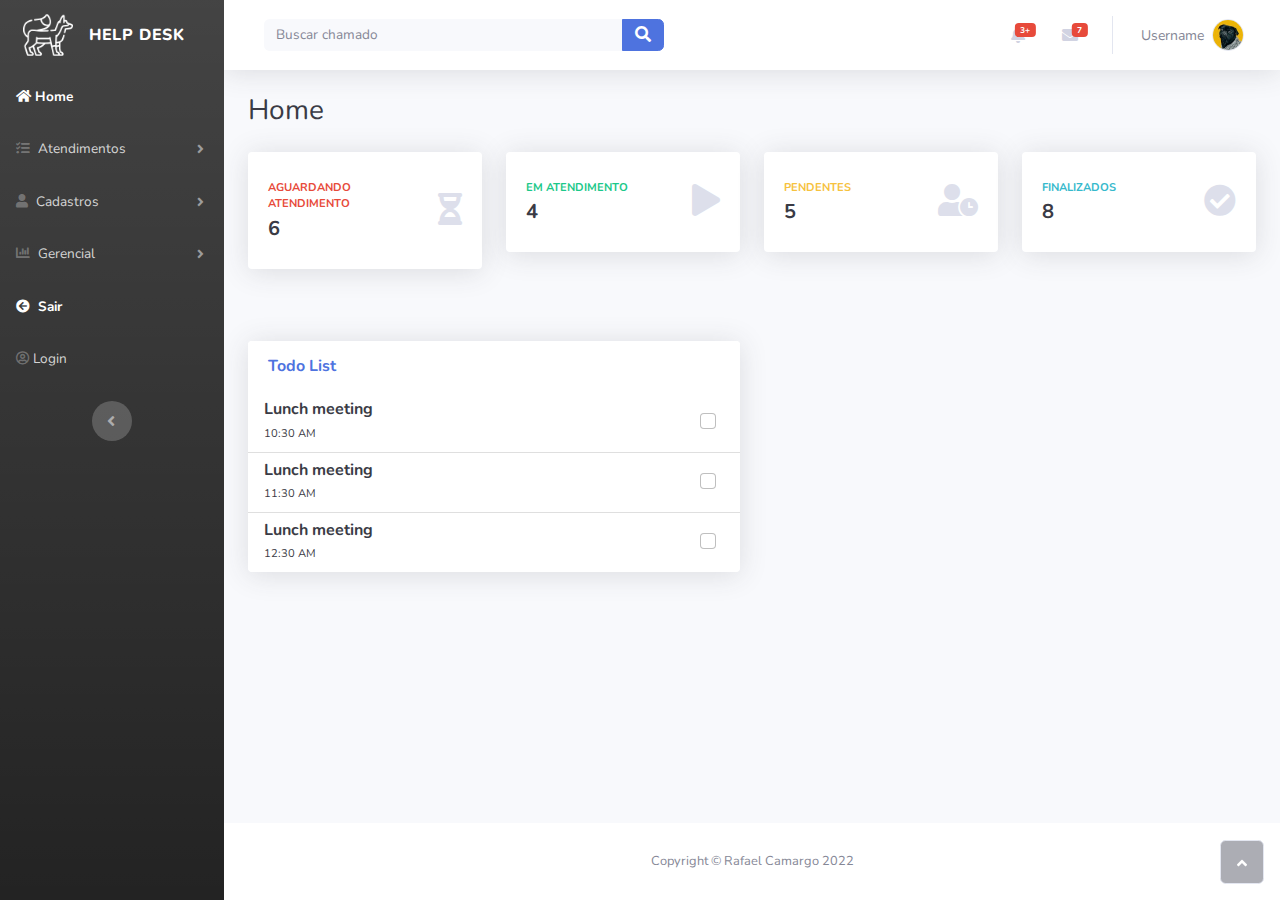
==== commit 21047b38: "update template base" ====
--- a/src/index.html
+++ b/src/index.html
@@ -6,7 +6,7 @@
     <meta name="viewport" content="width=device-width, initial-scale=1.0, shrink-to-fit=no">
     <title>Dashboard - Brand</title>
     <link rel="stylesheet" href="assets/bootstrap/css/bootstrap.min.css">
-    <link rel="stylesheet" href="assets/css/Nunito.css">
+    <link rel="stylesheet" href="https://fonts.googleapis.com/css?family=Nunito:200,200i,300,300i,400,400i,600,600i,700,700i,800,800i,900,900i&amp;display=swap">
     <link rel="stylesheet" href="assets/fonts/fontawesome-all.min.css">
     <link rel="stylesheet" href="assets/css/bg-gradient.css">
     <link rel="stylesheet" href="assets/css/Clients-UI.css">
@@ -22,71 +22,30 @@
                 <hr class="sidebar-divider my-0">
                 <ul class="navbar-nav text-light" id="accordionSidebar">
                     <li class="nav-item"><a class="nav-link active" href="index.html"><i class="fas fa-home"></i><span>Home</span></a></li>
-                    <li class="nav-item"><a class="nav-link" href="profile.html"><i class="fas fa-user"></i><span>Perfil</span></a></li>
-                    <li class="nav-item"><a class="nav-link" href="clientes.html"><i class="fas fa-user-friends"></i><span>Clientes</span></a></li>
+                    <li class="nav-item">
+                        <div><a data-bs-toggle="collapse" aria-expanded="false" aria-controls="collapse-3" href="#collapse-3" role="button" class="nav-link"><i class="fas fa-tasks"></i>&nbsp;<span>Atendimentos</span></a>
+                            <div class="collapse" id="collapse-3">
+                                <div class="bg-white border rounded collapse-inner"><a class="collapse-item" href="#">Novo chamado</a><a class="collapse-item" href="#">Minha fila</a><a class="collapse-item" href="#">Pendentes</a></div>
+                            </div>
+                        </div>
+                    </li>
+                    <li class="nav-item">
+                        <div><a data-bs-toggle="collapse" aria-expanded="false" aria-controls="collapse-1" href="#collapse-1" role="button" class="nav-link"><i class="fas fa-user"></i>&nbsp;<span>Cadastros</span></a>
+                            <div class="collapse" id="collapse-1">
+                                <div class="bg-white border rounded collapse-inner"><a class="collapse-item" href="clients.html">Clientes</a><a class="collapse-item" href="users.html">Usuários</a><a class="collapse-item" href="#">Categorias</a></div>
+                            </div>
+                        </div>
+                    </li>
+                    <li class="nav-item">
+                        <div><a data-bs-toggle="collapse" aria-expanded="false" aria-controls="collapse-2" href="#collapse-2" role="button" class="nav-link"><i class="fas fa-chart-bar"></i>&nbsp;<span>Gerencial</span></a>
+                            <div class="collapse" id="collapse-2">
+                                <div class="bg-white border rounded collapse-inner"><a class="collapse-item" href="#">Dashboard</a><a class="collapse-item" href="#">Relatórios</a></div>
+                            </div>
+                        </div>
+                    </li>
+                    <li class="nav-item"><a class="nav-link active" href="#"><i class="fas fa-arrow-circle-left"></i><span>&nbsp;Sair</span></a></li>
                     <li class="nav-item"><a class="nav-link" href="login.html"><i class="far fa-user-circle"></i><span>Login</span></a></li>
-                    <li class="nav-item"></li>
-                    <li class="nav-item dropdown"><a class="dropdown-toggle nav-link" aria-expanded="false" data-bs-toggle="dropdown" href="#"><i class="fas fa-user-circle"></i><span>Cadastros</span></a>
-                        <div class="dropdown-menu"><a class="dropdown-item" href="clientes.html"><i class="fas fa-user-friends"></i><span>&nbsp;Clientes</span></a><a class="dropdown-item" href="#"><i class="fas fa-user-cog"></i><span>&nbsp;Usuários</span></a><a class="dropdown-item" href="#"><i class="far fa-star"></i></a></div>
-                    </li>
                 </ul>
-                <nav class="navbar navbar-dark align-items-start sidebar sidebar-dark accordion bg-gradient-primary p-0">
-                    <div class="container-fluid d-flex flex-column p-0"><a class="navbar-brand d-flex justify-content-center align-items-center sidebar-brand m-0" href="#">
-                            <div class="sidebar-brand-icon rotate-n-15"><i class="fas fa-laugh-wink"></i></div>
-                            <div class="sidebar-brand-text mx-3"><span>BRAND</span></div>
-                        </a>
-                        <hr class="sidebar-divider my-0">
-                        <ul class="navbar-nav text-light" id="accordionSidebar-1">
-                            <li class="nav-item"><a class="nav-link active" href="index.html"><i class="fas fa-tachometer-alt"></i><span>&nbsp;Dashboard</span></a></li>
-                            <hr class="sidebar-divider">
-                            <div class="sidebar-heading">
-                                <p class="mb-0">INTERFACE</p>
-                            </div>
-                            <li class="nav-item">
-                                <div><a class="btn btn-link nav-link" data-bs-toggle="collapse" aria-expanded="false" aria-controls="collapse-1" href="#collapse-1" role="button"><i class="fas fa-cog"></i>&nbsp;<span>Components</span></a>
-                                    <div class="collapse" id="collapse-1">
-                                        <div class="bg-white border rounded py-2 collapse-inner">
-                                            <h6 class="collapse-header">CUSTOM COMPONENTS:</h6><a class="collapse-item" href="buttons.html">Buttons</a><a class="collapse-item" href="cards.html">Cards</a>
-                                        </div>
-                                    </div>
-                                </div>
-                            </li>
-                            <li class="nav-item">
-                                <div><a class="btn btn-link nav-link" data-bs-toggle="collapse" aria-expanded="false" aria-controls="collapse-2" href="#collapse-2" role="button"><i class="fas fa-wrench"></i>&nbsp;<span>Utilities</span></a>
-                                    <div class="collapse" id="collapse-2">
-                                        <div class="bg-white border rounded py-2 collapse-inner">
-                                            <h6 class="collapse-header">CUSTOM UTILITIES:</h6><a class="collapse-item" href="utilities-color.html">Colors</a><a class="collapse-item" href="utilities-border.html">Borders</a><a class="collapse-item" href="utilities-animation.html">Animations</a><a class="collapse-item" href="utilities-other.html">Other</a>
-                                        </div>
-                                    </div>
-                                </div>
-                            </li>
-                            <hr class="sidebar-divider">
-                            <div class="sidebar-heading">
-                                <p class="mb-0">Addons</p>
-                            </div>
-                            <li class="nav-item">
-                                <div><a class="btn btn-link nav-link" data-bs-toggle="collapse" aria-expanded="false" aria-controls="collapse-3" href="#collapse-3" role="button"><i class="fas fa-folder"></i>&nbsp;<span>Pages</span></a>
-                                    <div class="collapse" id="collapse-3">
-                                        <div class="bg-white border rounded py-2 collapse-inner">
-                                            <h6 class="collapse-header">LOGIN SCREENS:</h6><a class="collapse-item" href="login.html">Login</a><a class="collapse-item" href="register.html">Register</a><a class="collapse-item" href="forgot-password.html">Forgot Password</a>
-                                            <h6 class="collapse-header">OTHER PAGES:</h6><a class="collapse-item" href="404.html">404 Page</a><a class="collapse-item" href="blank.html">Blank Page</a>
-                                        </div>
-                                    </div>
-                                </div>
-                                <div id="collapsePages" class="collapse" aria-labelledby="headingTwo" aria-controls="collapsePages" data-bs-parent="#accordionSidebar">
-                                    <div class="bg-white border rounded py-2 collapse-inner">
-                                        <h6 class="collapse-header">LOGIN SCREENS:</h6><a class="collapse-item" href="#">Login</a><a class="collapse-item" href="#">Register</a><a class="collapse-item" href="#">Forgot Password</a>
-                                        <h6 class="collapse-header">OTHER PAGES:</h6><a class="collapse-item" href="#">404 Page</a><a class="collapse-item" href="#">Blank Page</a>
-                                    </div>
-                                </div>
-                            </li>
-                            <li class="nav-item"><a class="nav-link" href="charts.html"><i class="fas fa-chart-area"></i><span>&nbsp;Charts</span></a></li>
-                            <li class="nav-item"><a class="nav-link" href="tables.html"><i class="fas fa-table"></i><span>&nbsp;Tables</span></a></li>
-                            <hr class="sidebar-divider">
-                        </ul>
-                        <div class="text-center d-none d-md-inline"><button class="btn rounded-circle border-0" id="sidebarToggle-1" type="button"></button></div>
-                    </div>
-                </nav>
                 <div class="text-center d-none d-md-inline"><button class="btn rounded-circle border-0" id="sidebarToggle" type="button"></button></div>
             </div>
         </nav>
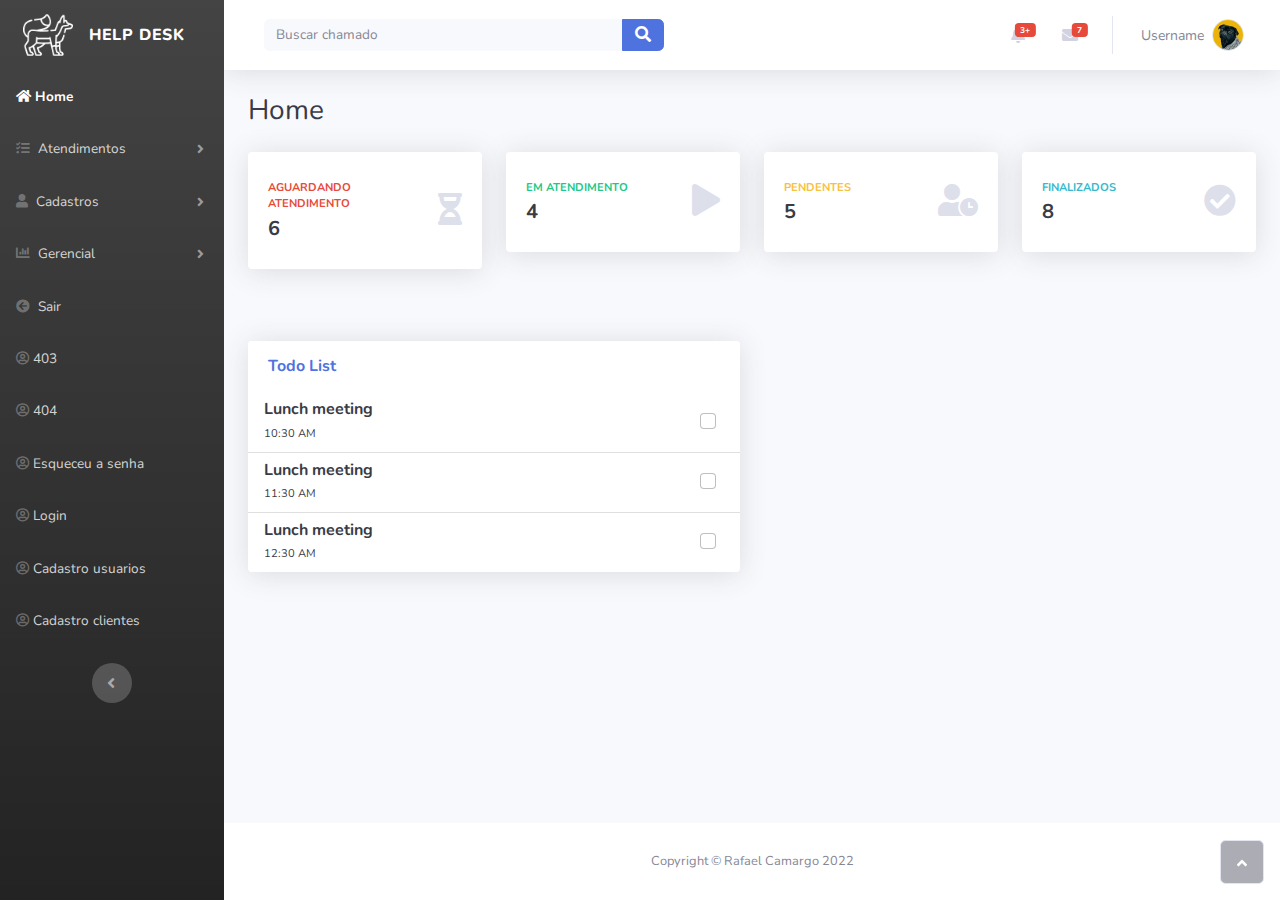
==== commit b1dc45ec: "update template site" ====
--- a/src/index.html
+++ b/src/index.html
@@ -6,7 +6,7 @@
     <meta name="viewport" content="width=device-width, initial-scale=1.0, shrink-to-fit=no">
     <title>Dashboard - Brand</title>
     <link rel="stylesheet" href="assets/bootstrap/css/bootstrap.min.css">
-    <link rel="stylesheet" href="https://fonts.googleapis.com/css?family=Nunito:200,200i,300,300i,400,400i,600,600i,700,700i,800,800i,900,900i&amp;display=swap">
+    <link rel="stylesheet" href="assets/css/Nunito.css">
     <link rel="stylesheet" href="assets/fonts/fontawesome-all.min.css">
     <link rel="stylesheet" href="assets/css/bg-gradient.css">
     <link rel="stylesheet" href="assets/css/Clients-UI.css">
@@ -43,8 +43,13 @@
                             </div>
                         </div>
                     </li>
-                    <li class="nav-item"><a class="nav-link active" href="#"><i class="fas fa-arrow-circle-left"></i><span>&nbsp;Sair</span></a></li>
+                    <li class="nav-item"><a class="nav-link" href="logout.html"><i class="fas fa-arrow-circle-left"></i><span>&nbsp;Sair</span></a></li>
+                    <li class="nav-item"><a class="nav-link" href="403.html"><i class="far fa-user-circle"></i><span>403</span></a></li>
+                    <li class="nav-item"><a class="nav-link" href="404.html"><i class="far fa-user-circle"></i><span>404</span></a></li>
+                    <li class="nav-item"><a class="nav-link" href="forgotPassword.html"><i class="far fa-user-circle"></i><span>Esqueceu a senha</span></a></li>
                     <li class="nav-item"><a class="nav-link" href="login.html"><i class="far fa-user-circle"></i><span>Login</span></a></li>
+                    <li class="nav-item"><a class="nav-link" href="cadUsers.html"><i class="far fa-user-circle"></i><span>Cadastro usuarios</span></a></li>
+                    <li class="nav-item"><a class="nav-link" href="cadClients.html"><i class="far fa-user-circle"></i><span>Cadastro clientes</span></a></li>
                 </ul>
                 <div class="text-center d-none d-md-inline"><button class="btn rounded-circle border-0" id="sidebarToggle" type="button"></button></div>
             </div>
